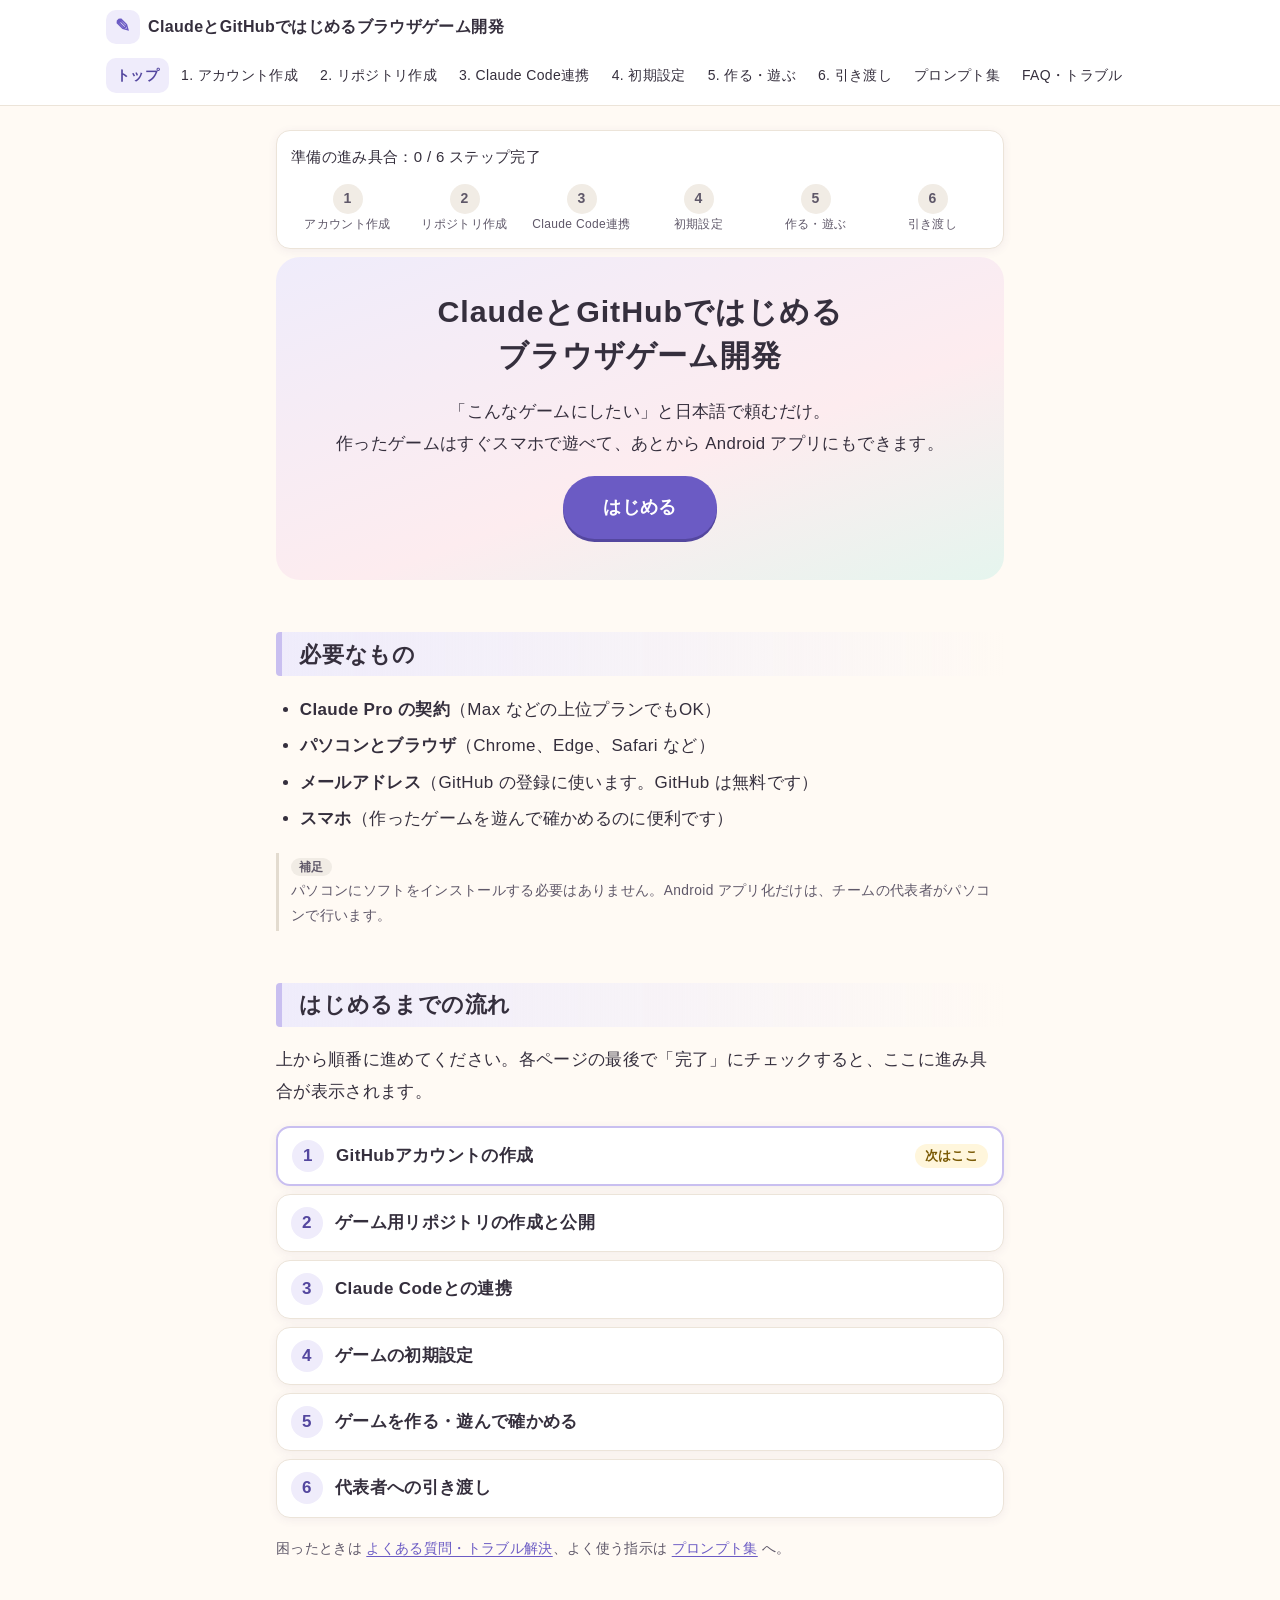
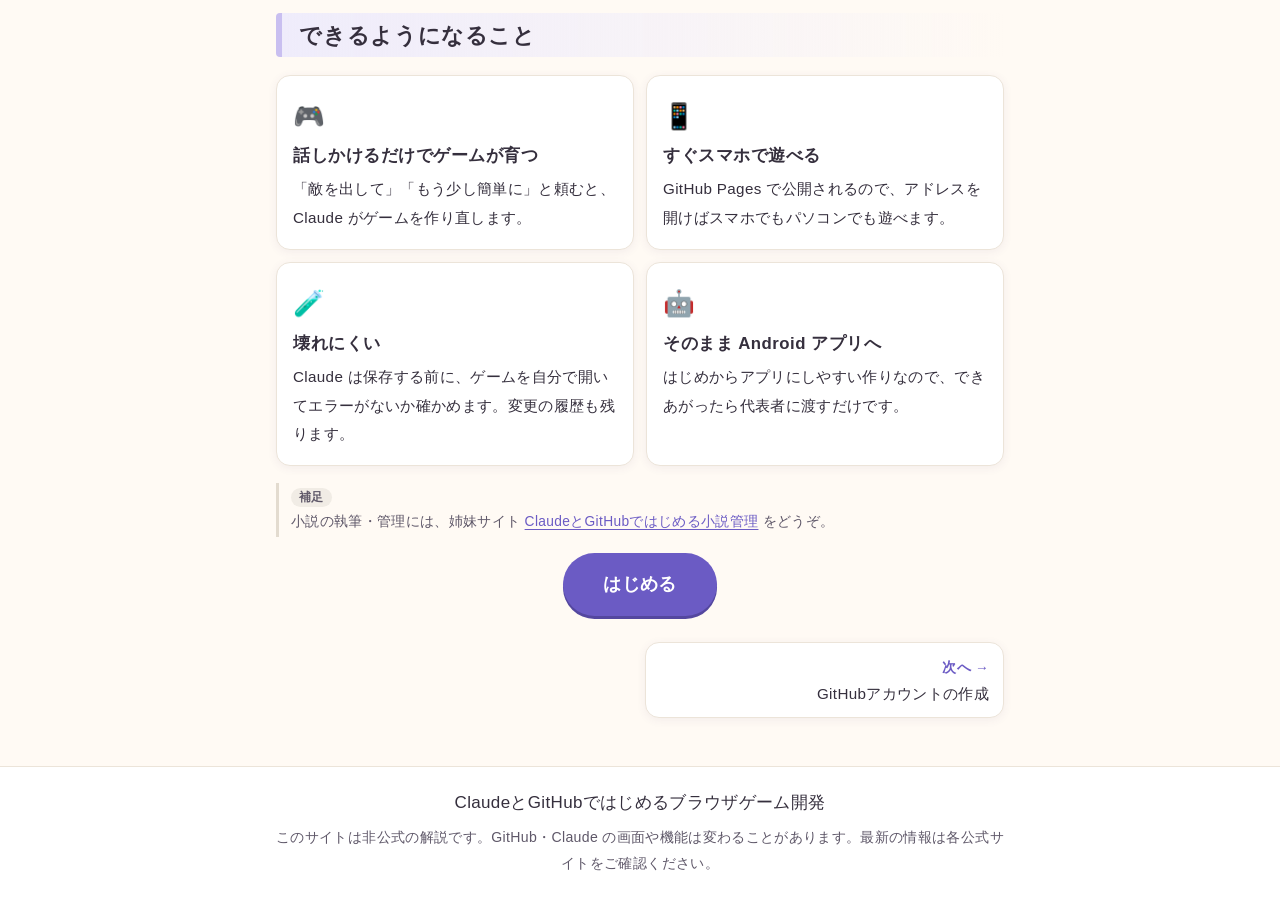
==== index.html @ 0430c796 "HowToサイト「ClaudeとGitHubではじめるブラウザゲーム開発」を作成 - 小説版サイトの仕組み（メニュー・進行状況・コピーボタン・補足の書き分け）を流用 - 全9ページ：トップ、ステップ1" ====
<!doctype html>
<html lang="ja">
<head>
<meta charset="utf-8">
<meta name="viewport" content="width=device-width, initial-scale=1">
<title>ClaudeとGitHubではじめるブラウザゲーム開発</title>
<meta name="description" content="GitHubを使ったことがない人でも、ブラウザだけでClaudeと一緒にHTMLのブラウザゲームを作り、スマホで遊んで確かめ、チームの代表者がAndroidアプリにできるようになるまでを解説します。">
<link rel="icon" href="favicon.svg" type="image/svg+xml">
<link rel="stylesheet" href="assets/css/style.css">
<script src="assets/js/config.js" defer></script>
<script src="assets/js/prompts.js" defer></script>
<script src="assets/js/main.js" defer></script>
</head>
<body>
<a class="skip-link" href="#main">本文へ移動</a>
<header id="site-header" class="site-header">
  <div class="header-inner"><a class="brand" href="index.html">ClaudeとGitHubではじめるブラウザゲーム開発</a></div>
</header>

<main id="main">
<div id="progress" class="progress" aria-live="polite"></div>
<noscript><p class="callout callout-warn">このサイトのメニューやコピーボタンを使うには、ブラウザのJavaScriptを有効にしてください。</p></noscript>

<!-- ===== ここから本文 ===== -->
<article>
<section class="hero">
  <h1>ClaudeとGitHubではじめる<br>ブラウザゲーム開発</h1>
  <p class="lead">「こんなゲームにしたい」と日本語で頼むだけ。<br>作ったゲームはすぐスマホで遊べて、あとから Android アプリにもできます。</p>
  <p><a class="button button-large" href="github-account.html">はじめる</a></p>
</section>

<h2>必要なもの</h2>
<ul>
  <li><strong>Claude Pro の契約</strong>（Max などの上位プランでもOK）</li>
  <li><strong>パソコンとブラウザ</strong>（Chrome、Edge、Safari など）</li>
  <li><strong>メールアドレス</strong>（GitHub の登録に使います。GitHub は無料です）</li>
  <li><strong>スマホ</strong>（作ったゲームを遊んで確かめるのに便利です）</li>
</ul>
<div class="note"><p>パソコンにソフトをインストールする必要はありません。Android アプリ化だけは、チームの代表者がパソコンで行います。</p></div>

<h2>はじめるまでの流れ</h2>
<p>上から順番に進めてください。各ページの最後で「完了」にチェックすると、ここに進み具合が表示されます。</p>
<ol id="step-checklist" class="checklist">
  <li><a href="github-account.html">1. GitHubアカウントの作成</a></li>
  <li><a href="create-repository.html">2. ゲーム用リポジトリの作成と公開</a></li>
  <li><a href="claude-code.html">3. Claude Codeとの連携</a></li>
  <li><a href="initial-setup.html">4. ゲームの初期設定</a></li>
  <li><a href="develop.html">5. ゲームを作る・遊んで確かめる</a></li>
  <li><a href="handoff.html">6. 代表者への引き渡し</a></li>
</ol>
<p class="small">困ったときは <a href="faq.html">よくある質問・トラブル解決</a>、よく使う指示は <a href="prompts.html">プロンプト集</a> へ。</p>

<h2>できるようになること</h2>
<div class="cards">
  <div class="card"><span class="card-icon" aria-hidden="true">🎮</span><h3>話しかけるだけでゲームが育つ</h3><p>「敵を出して」「もう少し簡単に」と頼むと、Claude がゲームを作り直します。</p></div>
  <div class="card"><span class="card-icon" aria-hidden="true">📱</span><h3>すぐスマホで遊べる</h3><p>GitHub Pages で公開されるので、アドレスを開けばスマホでもパソコンでも遊べます。</p></div>
  <div class="card"><span class="card-icon" aria-hidden="true">🧪</span><h3>壊れにくい</h3><p>Claude は保存する前に、ゲームを自分で開いてエラーがないか確かめます。変更の履歴も残ります。</p></div>
  <div class="card"><span class="card-icon" aria-hidden="true">🤖</span><h3>そのまま Android アプリへ</h3><p>はじめからアプリにしやすい作りなので、できあがったら代表者に渡すだけです。</p></div>
</div>

<div class="note">
  <p>小説の執筆・管理には、姉妹サイト <a data-link="novelGuide" href="https://zonarouzo.github.io/NovelGitHubGuide/">ClaudeとGitHubではじめる小説管理</a> をどうぞ。</p>
</div>
<p style="text-align:center"><a class="button button-large" href="github-account.html">はじめる</a></p>
</article>
<!-- ===== ここまで本文 ===== -->

<nav id="pager" class="pager" aria-label="前後のページ"></nav>
</main>

<footer id="site-footer" class="site-footer"></footer>
</body>
</html>
---- assets/css/style.css ----
/* =========================================================
   ClaudeとGitHubではじめる小説管理 — 共通スタイル
   色はすべて :root の変数で管理しています。
   ========================================================= */
:root {
  color-scheme: light;
  --bg: #fffaf4;
  --surface: #ffffff;
  --text: #352f3d;
  --text-sub: #5f5869;
  --line: #ece4d9;

  --primary: #6b5bc4;        /* ボタン・リンク（白文字でも読める濃さ） */
  --primary-dark: #54479f;
  --primary-soft: #efecfb;   /* ラベンダー */

  --mint-soft: #e5f5ee;
  --mint-line: #9fd4bb;
  --pink-soft: #fdecef;
  --pink-line: #f0b3bf;
  --yellow-soft: #fff6dc;
  --yellow-line: #ecd08a;
  --blue-soft: #e8f1fb;
  --blue-line: #a9c7ea;

  --radius: 14px;
  --shadow: 0 2px 10px rgba(80, 60, 110, 0.07);
  --content-width: 760px;

  --font: "Hiragino Maru Gothic ProN", "Hiragino Sans", "Hiragino Kaku Gothic ProN",
          "BIZ UDPGothic", "Yu Gothic UI", "Yu Gothic", YuGothic, "Meiryo",
          "Noto Sans JP", "Noto Sans CJK JP", sans-serif;
  --font-mono: ui-monospace, "SFMono-Regular", Menlo, Consolas, "BIZ UDGothic", "MS Gothic", monospace;
}

*, *::before, *::after { box-sizing: border-box; }

html { -webkit-text-size-adjust: 100%; scroll-behavior: smooth; }

body {
  margin: 0;
  background: var(--bg);
  color: var(--text);
  font-family: var(--font);
  font-size: 17px;
  line-height: 1.9;
  letter-spacing: 0.02em;
  overflow-wrap: anywhere;
}

img { max-width: 100%; height: auto; }

a { color: var(--primary); text-underline-offset: 3px; }
a:hover { color: var(--primary-dark); }

:focus-visible { outline: 3px solid #f2a65a; outline-offset: 2px; border-radius: 4px; }

.skip-link {
  position: absolute; left: -9999px; top: 0;
  background: var(--primary); color: #fff; padding: 8px 14px; z-index: 100;
}
.skip-link:focus { left: 8px; top: 8px; }

/* ---------- ヘッダー ---------- */
.site-header {
  background: var(--surface);
  border-bottom: 1px solid var(--line);
  position: sticky; top: 0; z-index: 50;
}
.header-inner {
  max-width: 1100px; margin: 0 auto;
  display: flex; align-items: center; justify-content: space-between;
  padding: 10px 16px; gap: 12px;
}
.brand {
  display: flex; align-items: center; gap: 8px;
  color: var(--text); text-decoration: none; font-weight: 700; line-height: 1.4;
}
.brand-mark {
  display: inline-grid; place-items: center;
  width: 34px; height: 34px; border-radius: 10px;
  background: var(--primary-soft); color: var(--primary); font-size: 18px; flex: none;
}
.brand-name { font-size: 16px; }

.menu-toggle {
  font: inherit; font-size: 15px;
  background: var(--primary-soft); color: var(--primary-dark);
  border: 1px solid #d9d2f5; border-radius: 999px;
  padding: 6px 16px; cursor: pointer; white-space: nowrap; flex: none;
}
.site-nav { display: none; border-top: 1px solid var(--line); }
.site-nav.is-open { display: block; }
.nav-list {
  list-style: none; margin: 0 auto; padding: 8px 16px 14px; max-width: 1100px;
  display: grid; gap: 4px;
}
.nav-list a {
  display: flex; align-items: center; justify-content: space-between;
  padding: 8px 12px; border-radius: 10px;
  color: var(--text); text-decoration: none; font-size: 15px;
}
.nav-list a:hover { background: var(--primary-soft); }
.nav-list a[aria-current="page"] { background: var(--primary-soft); color: var(--primary-dark); font-weight: 700; }
.nav-done { color: #2f8a5f; font-weight: 700; margin-left: 8px; }

@media (min-width: 960px) {
  .menu-toggle { display: none; }
  .site-nav { display: block; border-top: 0; }
  .nav-list { display: flex; flex-wrap: wrap; gap: 2px; padding: 0 16px 8px; }
  .nav-list a { padding: 4px 10px; font-size: 14px; }
}

/* ---------- レイアウト ---------- */
main { max-width: var(--content-width); margin: 0 auto; padding: 24px 16px 48px; }

h1, h2, h3, h4 { line-height: 1.45; letter-spacing: 0.03em; }
h1 { font-size: 1.7rem; margin: 0.4em 0 0.6em; }
h2 {
  font-size: 1.35rem; margin: 2.4em 0 0.8em; padding: 0.3em 0 0.3em 0.8em;
  border-left: 6px solid #c9bff0; background: linear-gradient(90deg, var(--primary-soft), transparent);
  border-radius: 4px;
}
h3 { font-size: 1.12rem; margin: 2em 0 0.6em; }
p { margin: 0 0 1em; }
ul, ol { padding-left: 1.4em; }
li { margin: 0.25em 0; }

.lead { font-size: 1.05rem; color: var(--text-sub); }
.small { font-size: 0.88rem; color: var(--text-sub); }

kbd, .ui {
  display: inline-block; padding: 0 0.45em; margin: 0 0.1em;
  border: 1px solid #d8d0c4; border-bottom-width: 2px; border-radius: 6px;
  background: #fff; font-size: 0.92em; line-height: 1.6; font-weight: 600; white-space: nowrap;
}
code {
  font-family: var(--font-mono); font-size: 0.9em;
  background: #f4efe8; border-radius: 5px; padding: 0.1em 0.35em;
}

/* ---------- 進行状況 ---------- */
.progress {
  background: var(--surface); border: 1px solid var(--line);
  border-radius: var(--radius); padding: 12px 14px; margin-bottom: 8px; box-shadow: var(--shadow);
}
.progress-label { margin: 0 0 8px; font-size: 15px; }
.progress-steps {
  list-style: none; margin: 0; padding: 0;
  display: grid; grid-auto-flow: column; grid-auto-columns: 1fr; gap: 4px;
}
.progress-step a {
  display: flex; flex-direction: column; align-items: center; gap: 2px;
  text-decoration: none; color: var(--text-sub); font-size: 12px; line-height: 1.35; text-align: center;
}
.progress-step .dot {
  display: grid; place-items: center; width: 30px; height: 30px; border-radius: 50%;
  background: #f1ece5; color: var(--text-sub); font-weight: 700; font-size: 14px;
}
.progress-step.is-done .dot { background: var(--mint-soft); color: #23704c; border: 2px solid var(--mint-line); }
.progress-step.is-current .dot { background: var(--primary); color: #fff; }
.progress-step.is-current a { color: var(--primary-dark); font-weight: 700; }
@media (max-width: 480px) { .step-name { display: none; } }

/* ---------- 手順 ---------- */
.steps { list-style: none; counter-reset: step; padding: 0; margin: 1em 0 1.5em; }
.steps > li {
  counter-increment: step; position: relative;
  background: var(--surface); border: 1px solid var(--line); border-radius: var(--radius);
  padding: 14px 16px 14px 60px; margin: 0 0 12px; box-shadow: var(--shadow);
}
.steps > li::before {
  content: counter(step);
  position: absolute; left: 14px; top: 14px;
  width: 32px; height: 32px; border-radius: 50%;
  display: grid; place-items: center;
  background: var(--primary-soft); color: var(--primary-dark); font-weight: 700;
}
.steps > li > :last-child { margin-bottom: 0; }
.steps .shot { margin-top: 10px; }

/* ---------- 注意書き ---------- */
.callout {
  border-radius: var(--radius); padding: 14px 16px; margin: 1.2em 0;
  border: 1px solid var(--blue-line); background: var(--blue-soft);
}
.callout > :last-child { margin-bottom: 0; }
.callout-title { font-weight: 700; margin-bottom: 0.3em; }
.callout-tip { background: var(--mint-soft); border-color: var(--mint-line); }
.callout-warn { background: var(--pink-soft); border-color: var(--pink-line); }
.callout-pending { background: var(--yellow-soft); border-color: var(--yellow-line); }
.badge {
  display: inline-block; font-size: 0.75rem; font-weight: 700; line-height: 1.6;
  padding: 0 0.7em; border-radius: 999px; vertical-align: 0.15em; margin-left: 0.3em;
  background: var(--yellow-soft); border: 1px solid var(--yellow-line); color: #7a5a06;
}

/* ---------- スクリーンショット ---------- */
.shot { margin: 1em 0; }
.shot img { display: block; border: 1px solid var(--line); border-radius: 10px; }
.shot-placeholder {
  display: flex; flex-direction: column; align-items: center; justify-content: center;
  min-height: 150px; padding: 16px;
  border: 2px dashed #d9cfc2; border-radius: 10px; background: #fbf7f1; color: var(--text-sub);
}
.shot-icon { font-size: 28px; }
.shot-label { font-weight: 700; }
.shot-id { font-size: 12px; font-family: var(--font-mono); }
.shot figcaption { font-size: 0.88rem; color: var(--text-sub); margin-top: 6px; text-align: center; }

/* ---------- プロンプト（コピー） ---------- */
.prompt-box {
  background: var(--surface); border: 1px solid #d9d2f5; border-radius: var(--radius);
  margin: 1em 0 1.4em; overflow: hidden; box-shadow: var(--shadow);
}
.prompt-head {
  display: flex; align-items: center; justify-content: space-between; gap: 8px; flex-wrap: wrap;
  background: var(--primary-soft); padding: 8px 12px;
}
.prompt-title { font-weight: 700; font-size: 0.95rem; }
.prompt-text {
  margin: 0; padding: 14px 16px;
  font-family: var(--font); font-size: 0.95rem; line-height: 1.8;
  white-space: pre-wrap; word-break: break-word; background: #fff;
}
.prompt-note { margin: 0; padding: 8px 16px 12px; font-size: 0.88rem; color: var(--text-sub); }
.copy-btn {
  font: inherit; font-size: 14px; font-weight: 700; cursor: pointer;
  background: var(--primary); color: #fff; border: 0; border-radius: 999px;
  padding: 6px 16px; min-height: 36px;
}
.copy-btn:hover { background: var(--primary-dark); }
.copy-btn.is-copied { background: #2f8a5f; }

/* ---------- ボタン ---------- */
.button {
  display: inline-block; text-decoration: none; text-align: center;
  background: var(--primary); color: #fff; font-weight: 700;
  padding: 12px 28px; border-radius: 999px; box-shadow: 0 3px 0 var(--primary-dark);
}
.button:hover { color: #fff; background: var(--primary-dark); }
.button-large { font-size: 1.15rem; padding: 14px 40px; }

/* ---------- 表 ---------- */
.table-wrap { overflow-x: auto; margin: 1em 0 1.4em; }
table { border-collapse: collapse; width: 100%; background: var(--surface); font-size: 0.95rem; }
th, td { border: 1px solid var(--line); padding: 8px 10px; text-align: left; vertical-align: top; }
th { background: #f7f2ea; white-space: nowrap; }

/* ---------- カード（トップ） ---------- */
.hero {
  text-align: center; padding: 32px 16px 24px;
  background: linear-gradient(160deg, var(--primary-soft), var(--pink-soft) 60%, var(--mint-soft));
  border-radius: 24px; margin-bottom: 8px;
}
.hero h1 { font-size: 1.9rem; margin-top: 0; }
.hero .lead { color: var(--text); }
.cards { display: grid; gap: 12px; grid-template-columns: 1fr; margin: 1em 0; }
@media (min-width: 640px) { .cards { grid-template-columns: 1fr 1fr; } }
.card {
  background: var(--surface); border: 1px solid var(--line); border-radius: var(--radius);
  padding: 16px; box-shadow: var(--shadow);
}
.card h3 { margin: 0 0 0.4em; font-size: 1.05rem; }
.card p { margin: 0 0 0.5em; font-size: 0.95rem; }
.card p:last-child { margin-bottom: 0; }
.card-icon { font-size: 1.6rem; display: block; margin-bottom: 4px; }

/* ---------- チェックリスト（トップ） ---------- */
.checklist { list-style: none; padding: 0; margin: 1em 0; }
.checklist-item a {
  display: flex; align-items: center; gap: 12px; text-decoration: none; color: var(--text);
  background: var(--surface); border: 1px solid var(--line); border-radius: var(--radius);
  padding: 12px 14px; margin-bottom: 8px; box-shadow: var(--shadow);
}
.checklist-item a:hover { border-color: #c9bff0; }
.check-no {
  flex: none; display: grid; place-items: center; width: 32px; height: 32px; border-radius: 50%;
  background: var(--primary-soft); color: var(--primary-dark); font-weight: 700;
}
.checklist-item.is-done .check-no { background: var(--mint-soft); color: #23704c; }
.check-title { flex: 1; font-weight: 600; }
.check-badge { font-size: 0.8rem; padding: 0 10px; border-radius: 999px; background: var(--mint-soft); color: #23704c; font-weight: 700; }
.checklist-item.is-next .check-badge { background: var(--yellow-soft); color: #7a5a06; }
.checklist-item.is-next a { border: 2px solid #c9bff0; }

/* ---------- 完了チェック・前へ次へ ---------- */
.step-done {
  margin: 2.5em 0 1em; padding: 16px; border-radius: var(--radius);
  background: var(--mint-soft); border: 1px solid var(--mint-line); text-align: center;
}
.done-label { display: inline-flex; align-items: center; gap: 10px; font-weight: 700; cursor: pointer; }
.done-label input { width: 22px; height: 22px; accent-color: #2f8a5f; }
.done-note { font-size: 0.82rem; color: var(--text-sub); margin: 6px 0 0; }

.pager { display: grid; grid-template-columns: 1fr 1fr; gap: 10px; margin-top: 1.5em; }
.pager-link {
  display: flex; flex-direction: column; gap: 2px; text-decoration: none;
  background: var(--surface); border: 1px solid var(--line); border-radius: var(--radius);
  padding: 12px 14px; box-shadow: var(--shadow); color: var(--text);
}
.pager-link:hover { border-color: #c9bff0; color: var(--text); }
.pager-next { text-align: right; grid-column: 2; }
.pager-dir { font-size: 0.85rem; color: var(--primary); font-weight: 700; }
.pager-title { font-size: 0.95rem; line-height: 1.5; }

/* ---------- 目次・FAQ ---------- */
.toc {
  background: var(--surface); border: 1px solid var(--line); border-radius: var(--radius);
  padding: 12px 16px; margin: 1em 0;
}
.toc p { margin: 0 0 4px; font-weight: 700; }
.toc ol { margin: 0; }

details.faq {
  background: var(--surface); border: 1px solid var(--line); border-radius: var(--radius);
  margin: 0 0 10px; box-shadow: var(--shadow);
}
details.faq summary {
  cursor: pointer; padding: 12px 16px; font-weight: 700; list-style: none; position: relative; padding-right: 40px;
}
details.faq summary::-webkit-details-marker { display: none; }
details.faq summary::before { content: "Q. "; color: var(--primary); }
details.faq summary::after { content: "＋"; position: absolute; right: 16px; color: var(--primary); }
details.faq[open] summary::after { content: "－"; }
details.faq .answer { padding: 0 16px 14px; border-top: 1px dashed var(--line); padding-top: 10px; }
details.faq .answer > :last-child { margin-bottom: 0; }

/* ---------- プロンプト集の絞り込み ---------- */
.filter { display: flex; flex-wrap: wrap; gap: 6px; margin: 1em 0 0.5em; }
.filter button {
  font: inherit; font-size: 14px; cursor: pointer;
  border: 1px solid #d9d2f5; background: var(--surface); color: var(--primary-dark);
  padding: 4px 14px; border-radius: 999px;
}
.filter button[aria-pressed="true"] { background: var(--primary); border-color: var(--primary); color: #fff; }

/* ---------- フッター ---------- */
.site-footer { border-top: 1px solid var(--line); background: var(--surface); }
.footer-inner { max-width: var(--content-width); margin: 0 auto; padding: 20px 16px; text-align: center; }
.footer-inner p { margin: 0 0 4px; }

@media (max-width: 480px) {
  body { font-size: 16px; }
  h1 { font-size: 1.45rem; }
  .hero h1 { font-size: 1.5rem; }
  .steps > li { padding-left: 52px; }
  .steps > li::before { left: 10px; }
}

@media print {
  .site-header, .pager, .step-done, .copy-btn, .progress { display: none; }
}

/* ページ内リンクで飛んだとき、見出しが固定ヘッダーに隠れないようにする */
[id] { scroll-margin-top: 120px; }

/* =========================================================
   読む優先度の部品
   ・通常の文字 …… 必ず読むこと（手順・注意）
   ・.todo ……… ページ冒頭の「このページでやること」
   ・.note ……… 補足（小さい文字。読み飛ばしてもOK）
   ・details.more … くわしい説明（クリックで開く。読み飛ばしてもOK）
   ========================================================= */
.todo {
  background: var(--surface); border: 2px solid #c9bff0; border-radius: var(--radius);
  padding: 14px 18px; margin: 0.6em 0 1.6em; box-shadow: var(--shadow);
}
.todo-title { font-weight: 700; color: var(--primary-dark); margin: 0 0 0.3em; }
.todo ol { margin: 0 0 0.4em; font-weight: 600; }
.todo-meta { margin: 0; font-size: 0.82rem; color: var(--text-sub); }

.note {
  font-size: 0.86rem; line-height: 1.8; color: var(--text-sub);
  border-left: 3px solid #e3dbcf; padding: 2px 0 2px 12px; margin: 0.6em 0 1.2em;
}
.note::before {
  content: "補足"; display: inline-block; font-size: 0.72rem; font-weight: 700; line-height: 1.6;
  padding: 0 8px; margin-bottom: 2px; border-radius: 999px; background: #f1ece5; color: var(--text-sub);
}
.note p, .note ul, .note ol { margin: 0 0 0.4em; }
.note > :last-child { margin-bottom: 0; }
.note .table-wrap { margin: 0.4em 0; }
.note table { font-size: 0.84rem; }

details.more {
  margin: 0.6em 0 1.2em; border: 1px dashed #dcd2c4; border-radius: 10px; background: #fffdf9;
  font-size: 0.88rem; color: var(--text-sub);
}
details.more > summary {
  cursor: pointer; padding: 8px 14px; font-weight: 700; color: var(--text-sub); list-style: none;
}
details.more > summary::-webkit-details-marker { display: none; }
details.more > summary::before { content: "▶ "; font-size: 0.75em; }
details.more[open] > summary::before { content: "▼ "; }
details.more > summary .more-tag {
  font-size: 0.72rem; font-weight: 700; padding: 0 8px; border-radius: 999px;
  background: #f1ece5; margin-left: 6px; vertical-align: 0.1em;
}
.more-body { padding: 0 14px 12px; line-height: 1.8; }
.more-body > :last-child { margin-bottom: 0; }
.more-body h3 { font-size: 0.98rem; color: var(--text); margin: 1em 0 0.4em; }
.more-body table { font-size: 0.84rem; }

/* 手順の中の補足は、さらに控えめに */
.steps .note { margin: 0.4em 0 0; }
.step-main { font-weight: 600; }

/* 必ず読む注意は、はっきり目立たせる */
.must {
  border-radius: var(--radius); padding: 12px 16px; margin: 1.2em 0;
  background: var(--pink-soft); border: 2px solid var(--pink-line);
}
.must::before {
  content: "必ず確認"; display: inline-block; font-size: 0.75rem; font-weight: 700;
  padding: 0 10px; border-radius: 999px; background: #c2415d; color: #fff; margin-bottom: 4px;
}
.must > :last-child { margin-bottom: 0; }
.must p { font-weight: 600; }

/* 画像の拡大リンク */
.shot-link { display: block; cursor: zoom-in; }

/* 画像の ①②③ に対応する操作の一覧 */
.marks { list-style: none; padding: 0; margin: 0.6em 0; }
.marks li { display: flex; gap: 8px; align-items: flex-start; font-weight: 600; margin: 0.4em 0; }
.marks .mark { flex: none; color: #e8590c; font-weight: 700; font-size: 1.1em; line-height: 1.7; }
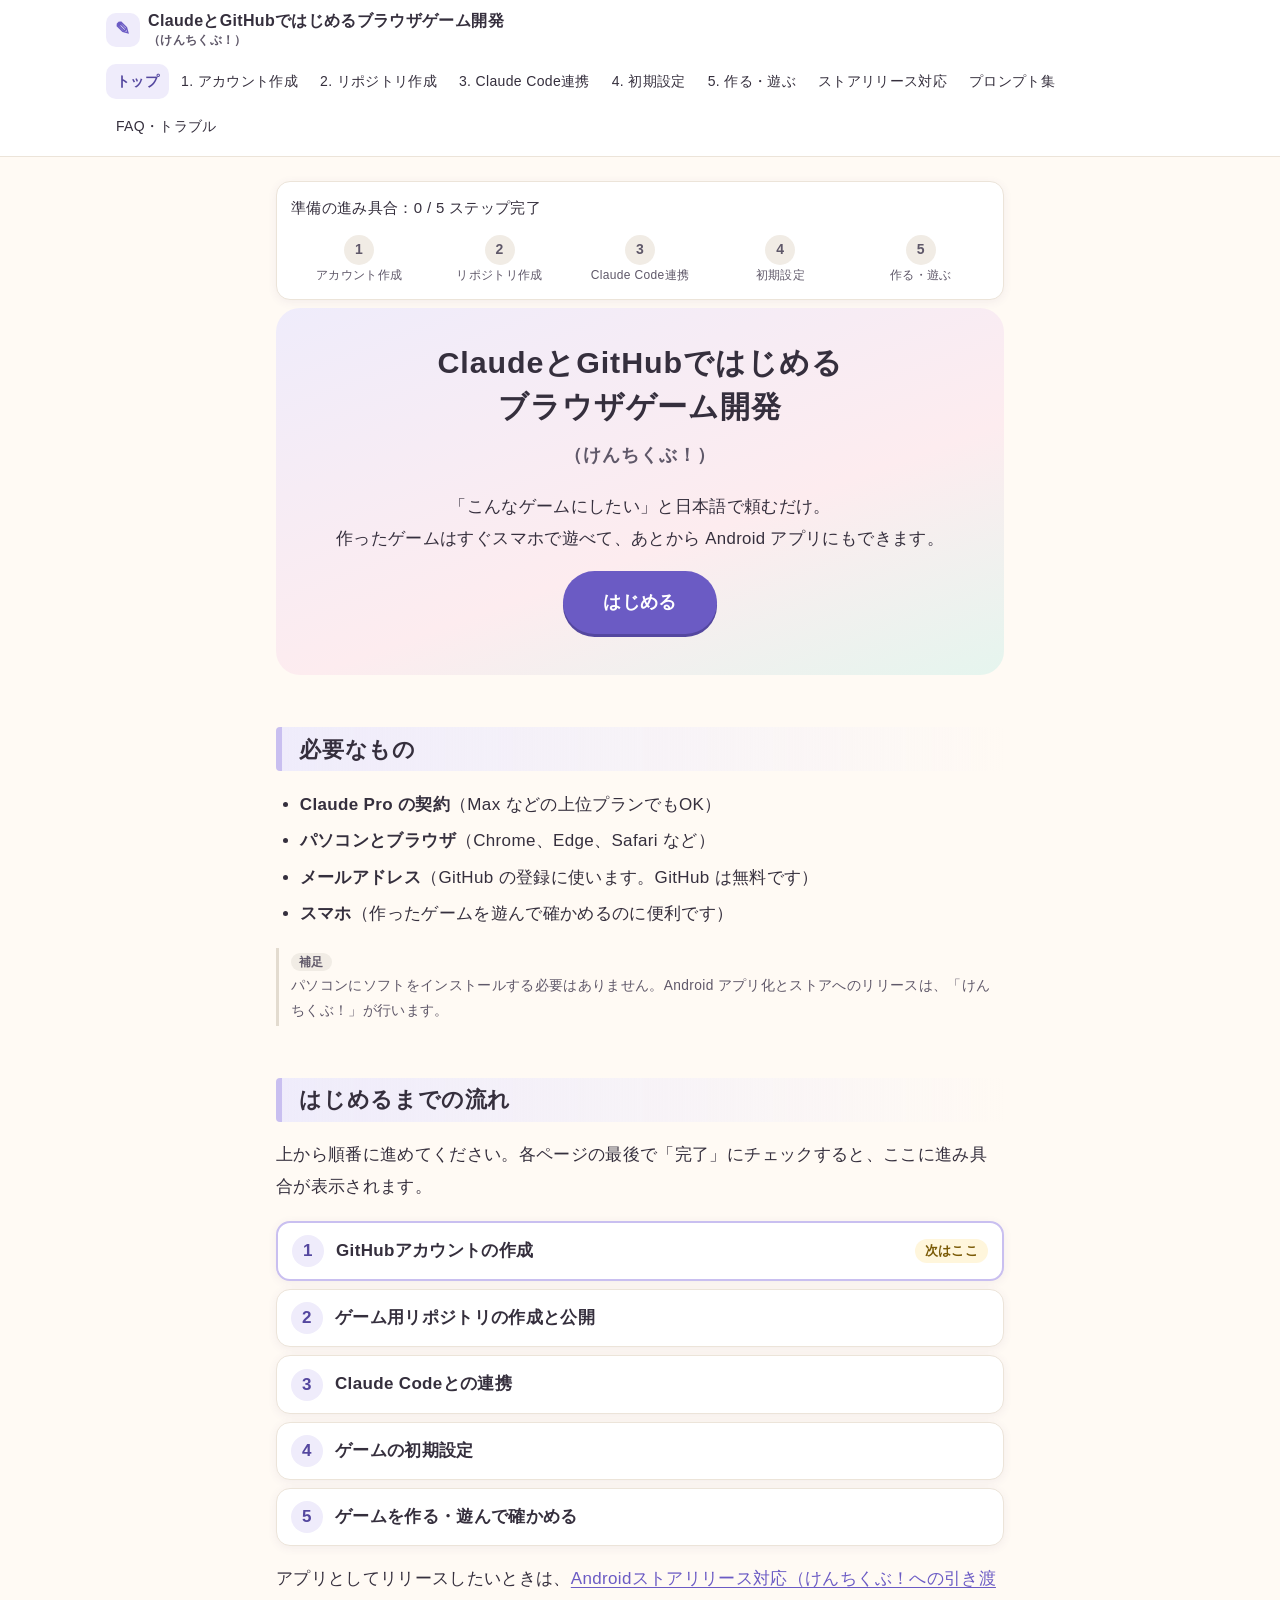
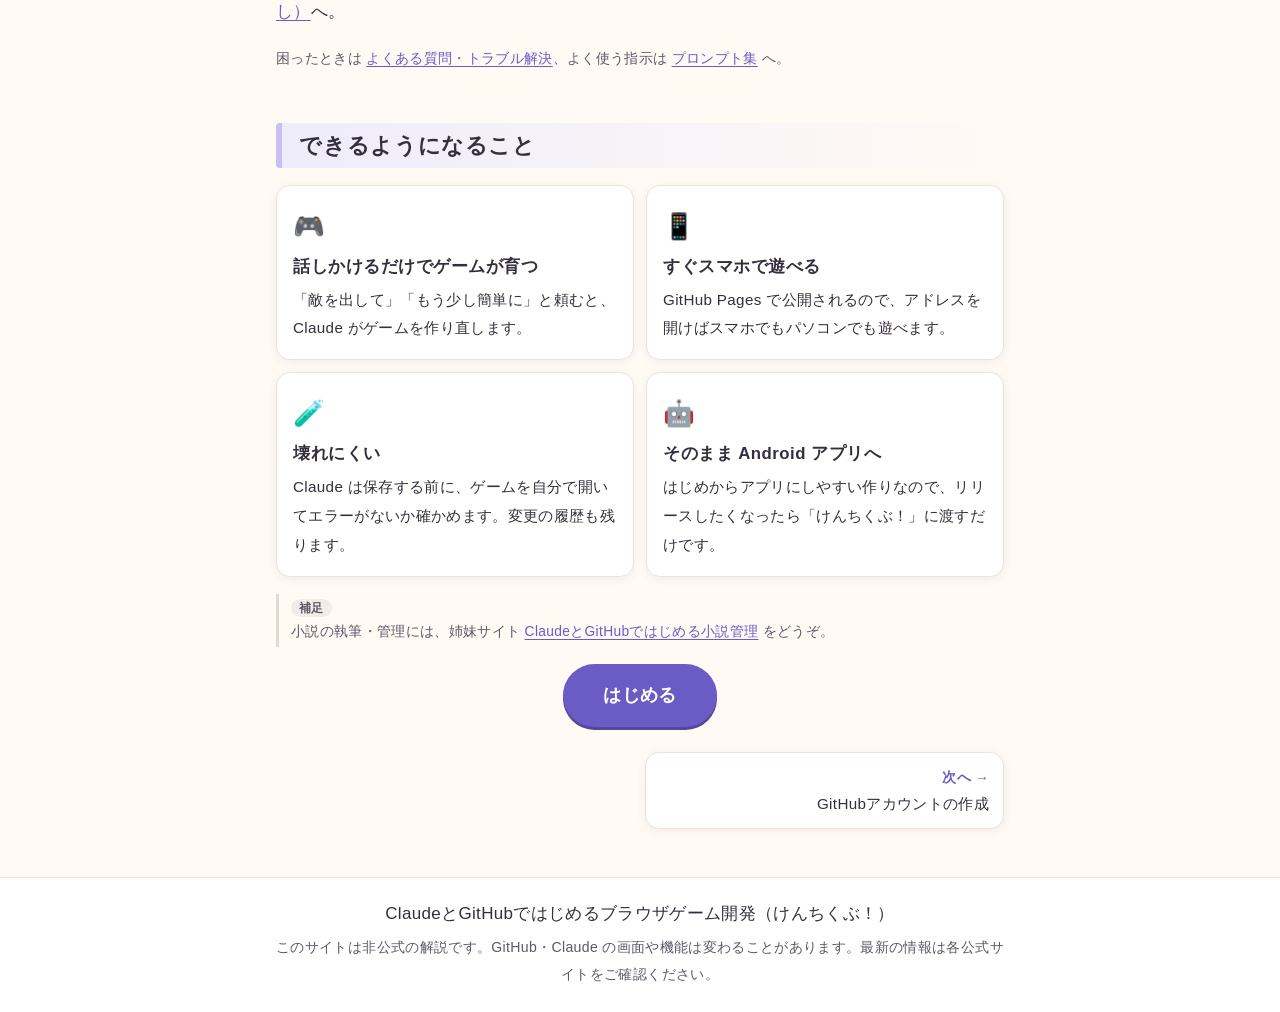
==== commit 3ae873dc: "サイト名を「（けんちくぶ！）」付きに変更し、引き渡しページを任意の「Androidストアリリース対応」に - サイト名を「ClaudeとGitHubではじめるブラウザゲーム開発（けんちくぶ！）」に変更" ====
--- a/index.html
+++ b/index.html
@@ -3,8 +3,8 @@
 <head>
 <meta charset="utf-8">
 <meta name="viewport" content="width=device-width, initial-scale=1">
-<title>ClaudeとGitHubではじめるブラウザゲーム開発</title>
-<meta name="description" content="GitHubを使ったことがない人でも、ブラウザだけでClaudeと一緒にHTMLのブラウザゲームを作り、スマホで遊んで確かめ、チームの代表者がAndroidアプリにできるようになるまでを解説します。">
+<title>ClaudeとGitHubではじめるブラウザゲーム開発（けんちくぶ！）</title>
+<meta name="description" content="GitHubを使ったことがない人でも、ブラウザだけでClaudeと一緒にHTMLのブラウザゲームを作り、スマホで遊んで確かめ、「けんちくぶ！」がAndroidアプリにできるようになるまでを解説します。">
 <link rel="icon" href="favicon.svg" type="image/svg+xml">
 <link rel="stylesheet" href="assets/css/style.css">
 <script src="assets/js/config.js" defer></script>
@@ -14,7 +14,7 @@
 <body>
 <a class="skip-link" href="#main">本文へ移動</a>
 <header id="site-header" class="site-header">
-  <div class="header-inner"><a class="brand" href="index.html">ClaudeとGitHubではじめるブラウザゲーム開発</a></div>
+  <div class="header-inner"><a class="brand" href="index.html">ClaudeとGitHubではじめるブラウザゲーム開発（けんちくぶ！）</a></div>
 </header>
 
 <main id="main">
@@ -24,7 +24,7 @@
 <!-- ===== ここから本文 ===== -->
 <article>
 <section class="hero">
-  <h1>ClaudeとGitHubではじめる<br>ブラウザゲーム開発</h1>
+  <h1>ClaudeとGitHubではじめる<br>ブラウザゲーム開発<br><small>（けんちくぶ！）</small></h1>
   <p class="lead">「こんなゲームにしたい」と日本語で頼むだけ。<br>作ったゲームはすぐスマホで遊べて、あとから Android アプリにもできます。</p>
   <p><a class="button button-large" href="github-account.html">はじめる</a></p>
 </section>
@@ -36,7 +36,7 @@
   <li><strong>メールアドレス</strong>（GitHub の登録に使います。GitHub は無料です）</li>
   <li><strong>スマホ</strong>（作ったゲームを遊んで確かめるのに便利です）</li>
 </ul>
-<div class="note"><p>パソコンにソフトをインストールする必要はありません。Android アプリ化だけは、チームの代表者がパソコンで行います。</p></div>
+<div class="note"><p>パソコンにソフトをインストールする必要はありません。Android アプリ化とストアへのリリースは、「けんちくぶ！」が行います。</p></div>
 
 <h2>はじめるまでの流れ</h2>
 <p>上から順番に進めてください。各ページの最後で「完了」にチェックすると、ここに進み具合が表示されます。</p>
@@ -46,8 +46,8 @@
   <li><a href="claude-code.html">3. Claude Codeとの連携</a></li>
   <li><a href="initial-setup.html">4. ゲームの初期設定</a></li>
   <li><a href="develop.html">5. ゲームを作る・遊んで確かめる</a></li>
-  <li><a href="handoff.html">6. 代表者への引き渡し</a></li>
 </ol>
+<p>アプリとしてリリースしたいときは、<a href="handoff.html">Androidストアリリース対応（けんちくぶ！への引き渡し）</a>へ。</p>
 <p class="small">困ったときは <a href="faq.html">よくある質問・トラブル解決</a>、よく使う指示は <a href="prompts.html">プロンプト集</a> へ。</p>
 
 <h2>できるようになること</h2>
@@ -55,7 +55,7 @@
   <div class="card"><span class="card-icon" aria-hidden="true">🎮</span><h3>話しかけるだけでゲームが育つ</h3><p>「敵を出して」「もう少し簡単に」と頼むと、Claude がゲームを作り直します。</p></div>
   <div class="card"><span class="card-icon" aria-hidden="true">📱</span><h3>すぐスマホで遊べる</h3><p>GitHub Pages で公開されるので、アドレスを開けばスマホでもパソコンでも遊べます。</p></div>
   <div class="card"><span class="card-icon" aria-hidden="true">🧪</span><h3>壊れにくい</h3><p>Claude は保存する前に、ゲームを自分で開いてエラーがないか確かめます。変更の履歴も残ります。</p></div>
-  <div class="card"><span class="card-icon" aria-hidden="true">🤖</span><h3>そのまま Android アプリへ</h3><p>はじめからアプリにしやすい作りなので、できあがったら代表者に渡すだけです。</p></div>
+  <div class="card"><span class="card-icon" aria-hidden="true">🤖</span><h3>そのまま Android アプリへ</h3><p>はじめからアプリにしやすい作りなので、リリースしたくなったら「けんちくぶ！」に渡すだけです。</p></div>
 </div>
 
 <div class="note">
--- a/assets/css/style.css
+++ b/assets/css/style.css
@@ -425,3 +425,7 @@
 .marks { list-style: none; padding: 0; margin: 0.6em 0; }
 .marks li { display: flex; gap: 8px; align-items: flex-start; font-weight: 600; margin: 0.4em 0; }
 .marks .mark { flex: none; color: #e8590c; font-weight: 700; font-size: 1.1em; line-height: 1.7; }
+
+/* 見出しの小さい副題（例：（けんちくぶ！）） */
+h1 small { display: inline-block; font-size: 0.6em; color: var(--text-sub); font-weight: 700; }
+.brand-sub { display: block; font-size: 0.78em; color: var(--text-sub); }
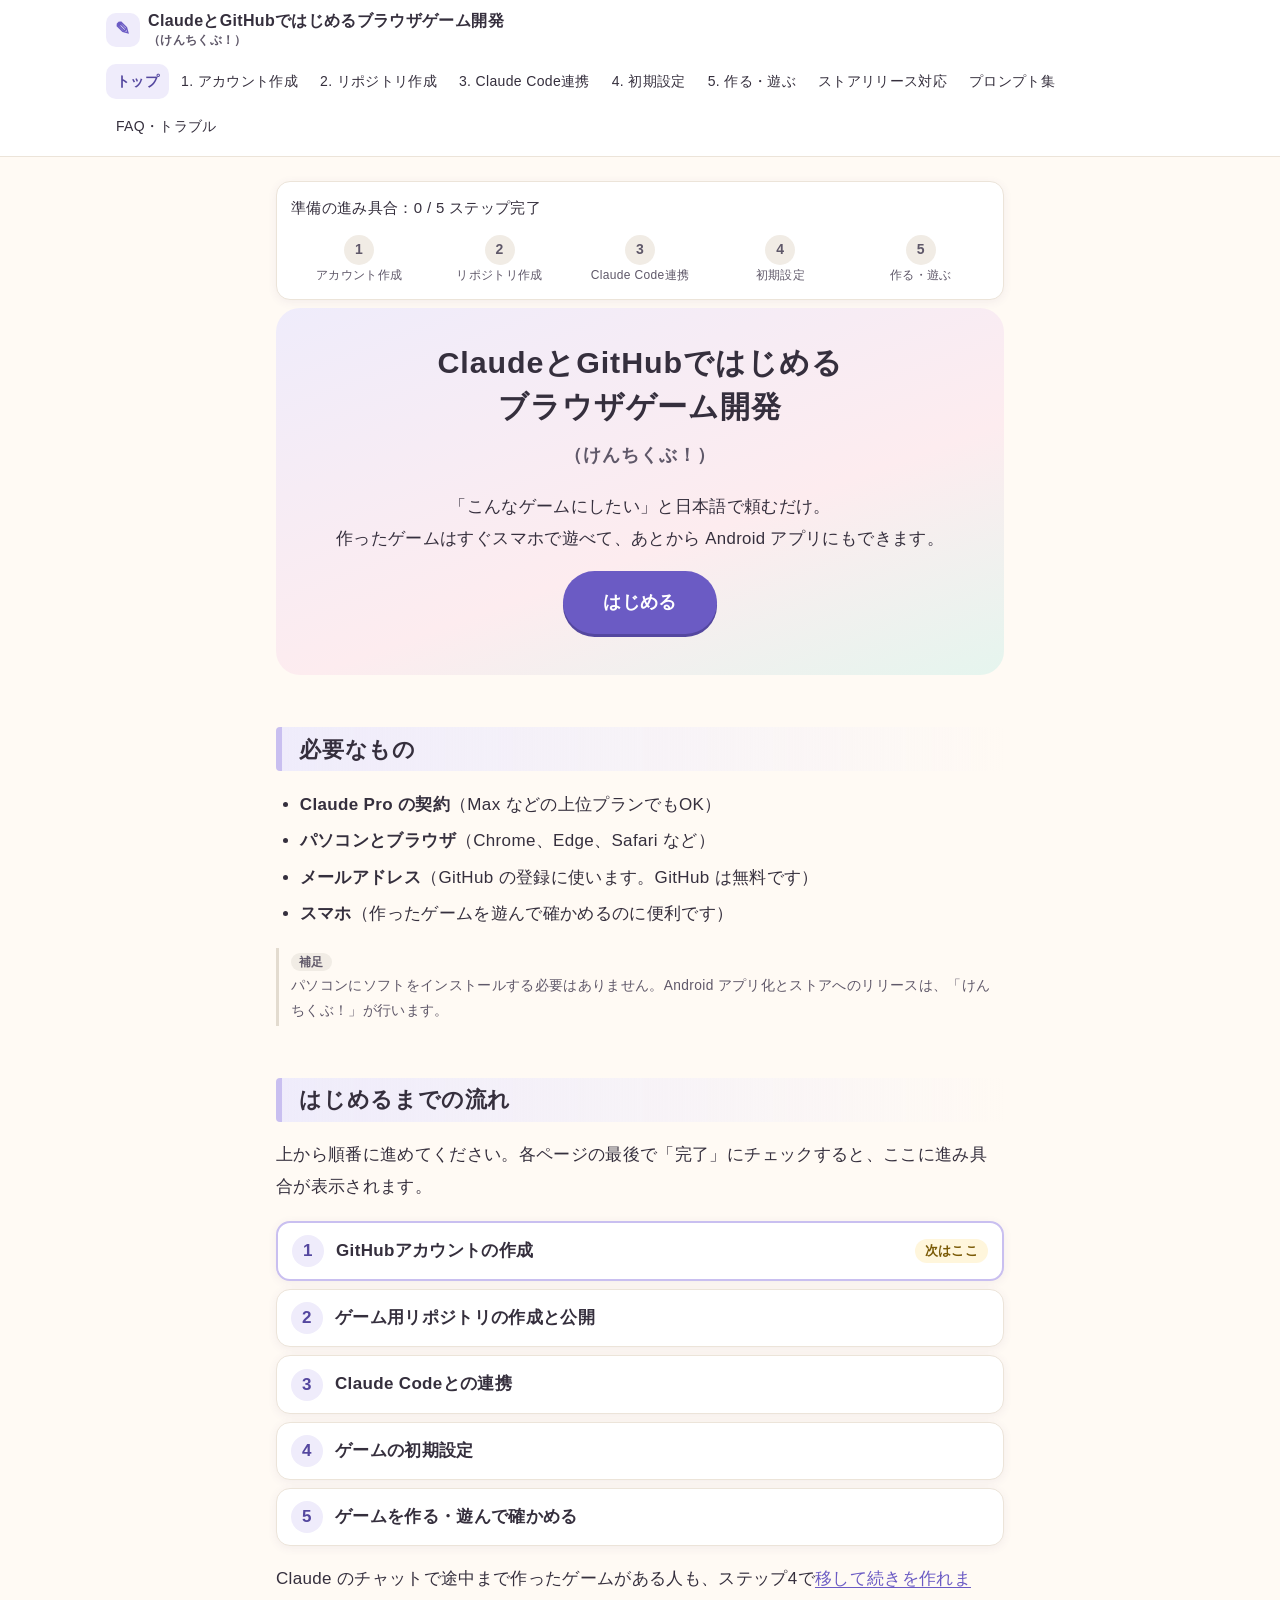
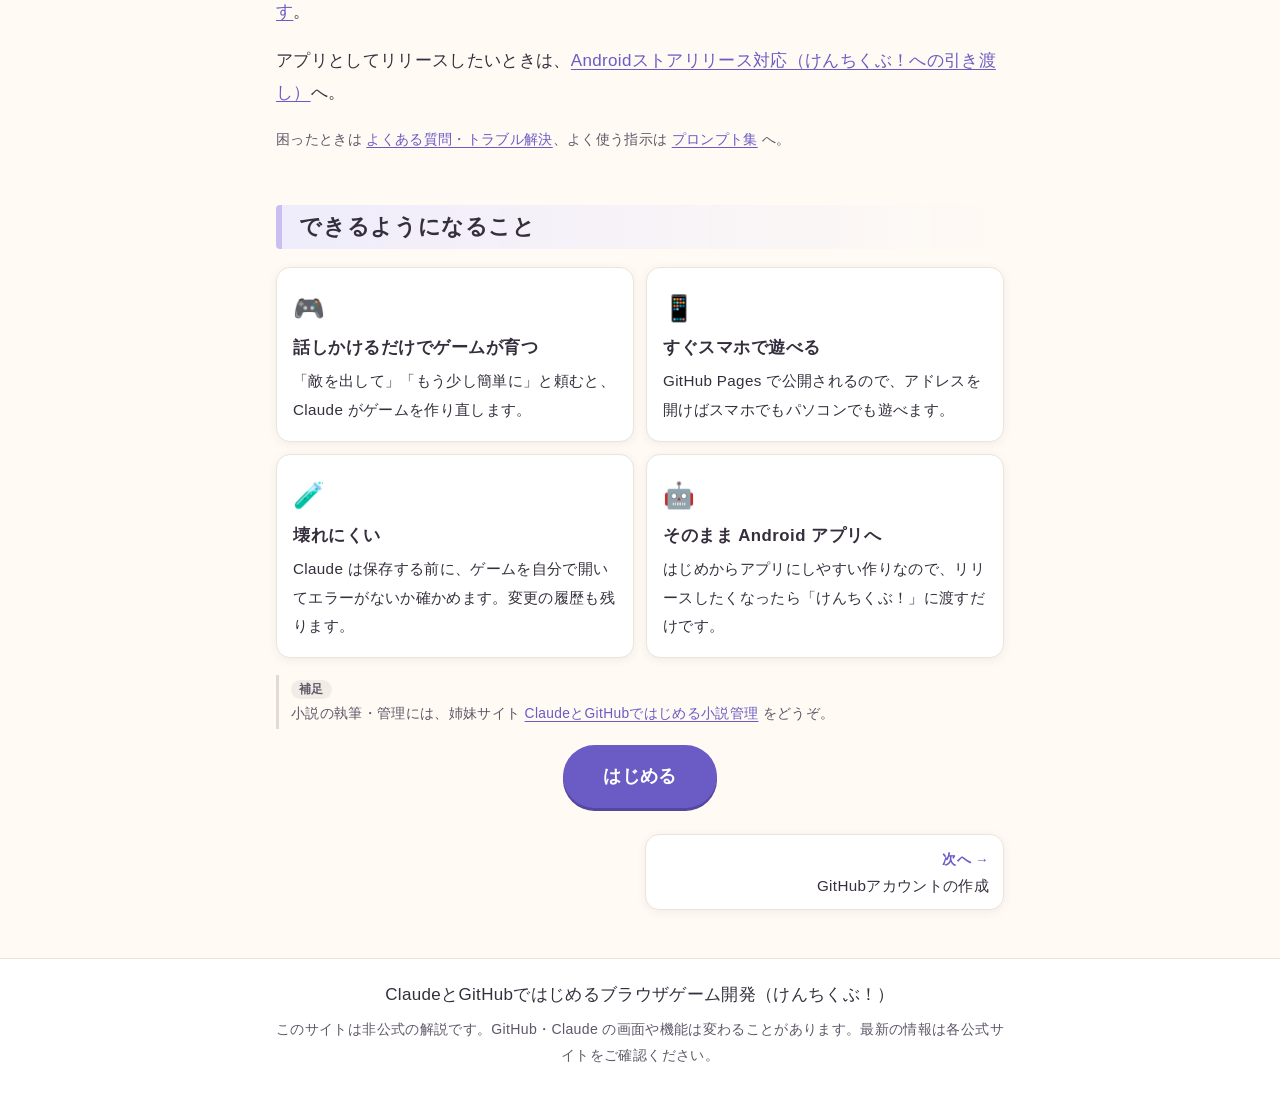
==== commit b96b83c3: "初期設定で「Claude のチャットで途中まで作ったゲームを移す」を選べるようにした - 初期設定のページを「A. 新しく作る／B. チャットで作ったゲームを移す」の2通りに - B の手順：普通のチ" ====
--- a/index.html
+++ b/index.html
@@ -47,6 +47,7 @@
   <li><a href="initial-setup.html">4. ゲームの初期設定</a></li>
   <li><a href="develop.html">5. ゲームを作る・遊んで確かめる</a></li>
 </ol>
+<p>Claude のチャットで途中まで作ったゲームがある人も、ステップ4で<a href="initial-setup.html#migrate">移して続きを作れます</a>。</p>
 <p>アプリとしてリリースしたいときは、<a href="handoff.html">Androidストアリリース対応（けんちくぶ！への引き渡し）</a>へ。</p>
 <p class="small">困ったときは <a href="faq.html">よくある質問・トラブル解決</a>、よく使う指示は <a href="prompts.html">プロンプト集</a> へ。</p>
 
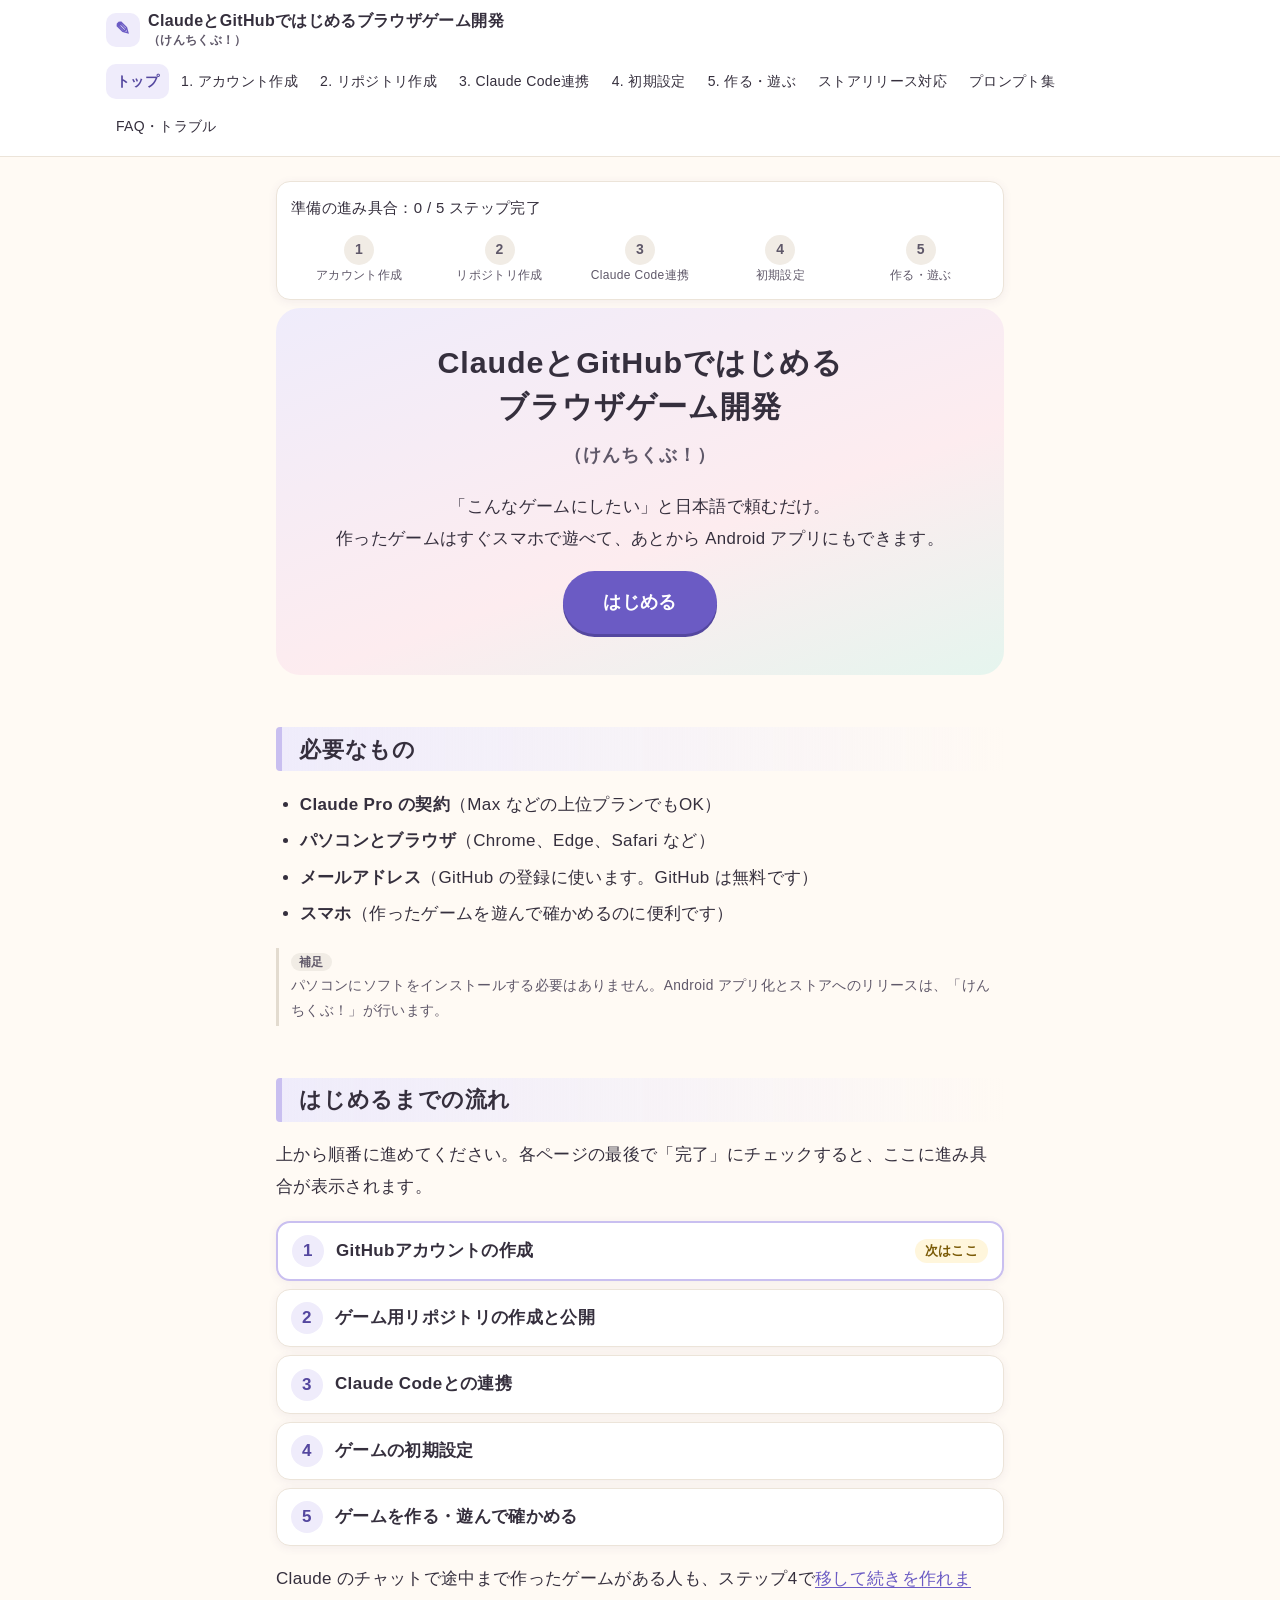
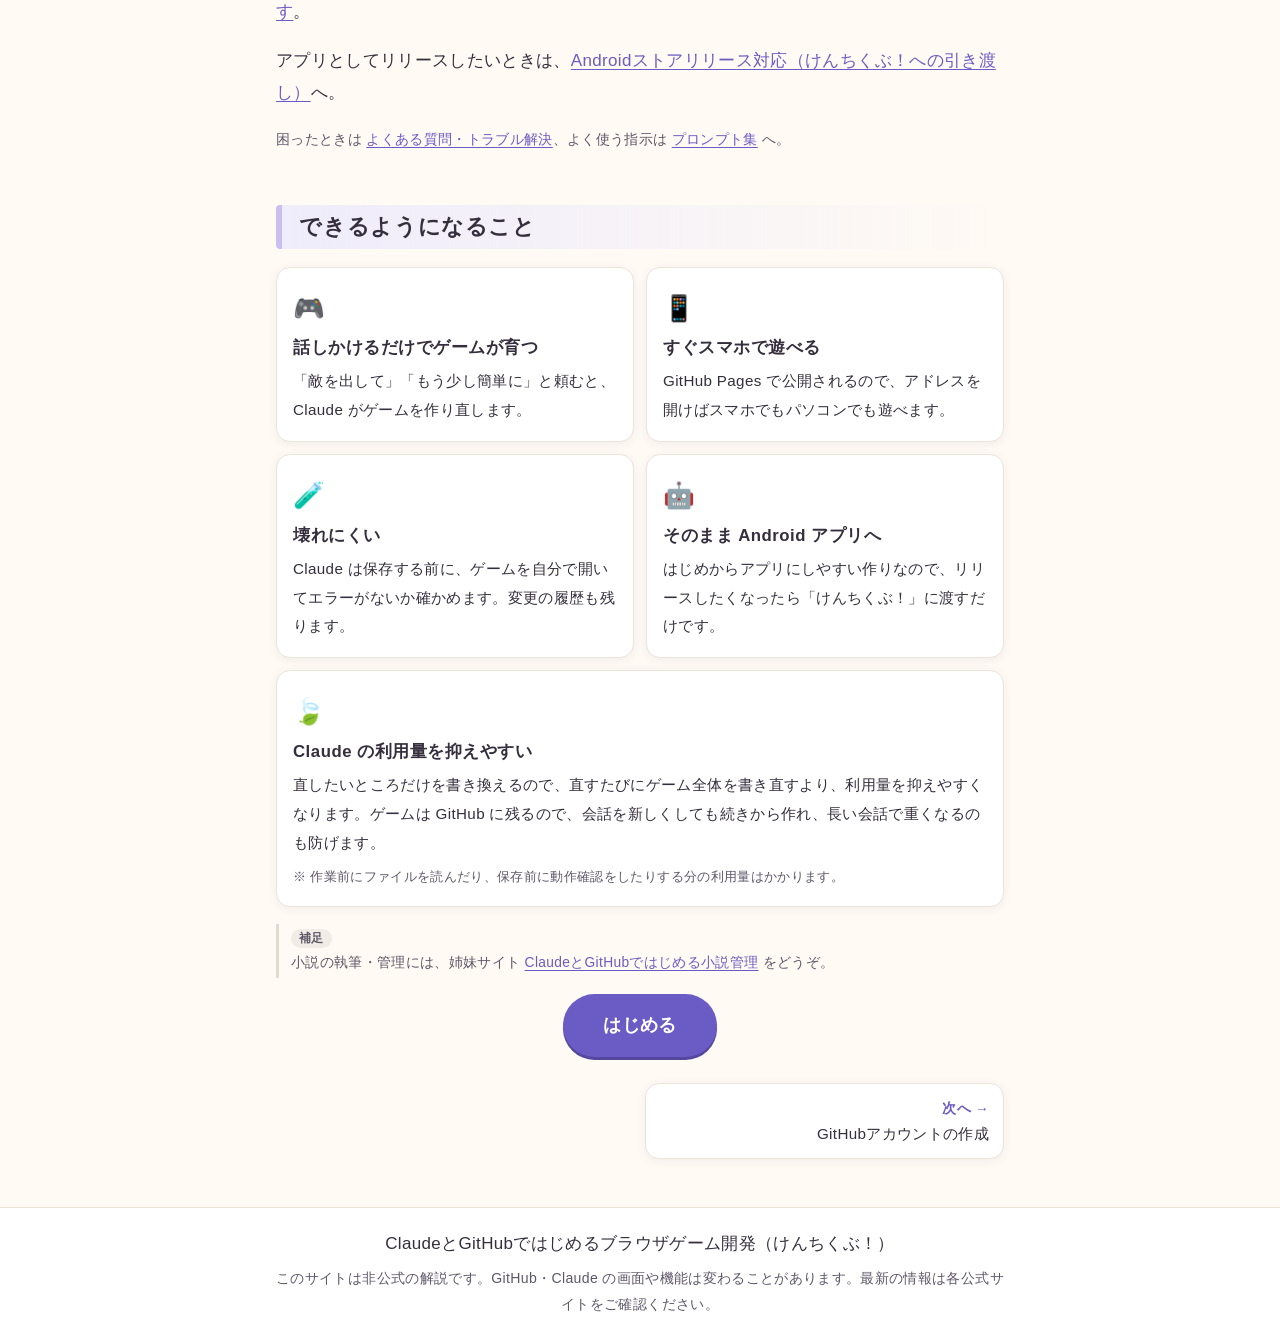
==== commit 8ed88677: "トップの「できるようになること」に「Claude の利用量を抑えやすい」を追加 - 直したいところだけを書き換えること、会話を新しくしても続きから作れることを説明 - 作業前の読み込みや動作確認の分の" ====
--- a/index.html
+++ b/index.html
@@ -57,6 +57,7 @@
   <div class="card"><span class="card-icon" aria-hidden="true">📱</span><h3>すぐスマホで遊べる</h3><p>GitHub Pages で公開されるので、アドレスを開けばスマホでもパソコンでも遊べます。</p></div>
   <div class="card"><span class="card-icon" aria-hidden="true">🧪</span><h3>壊れにくい</h3><p>Claude は保存する前に、ゲームを自分で開いてエラーがないか確かめます。変更の履歴も残ります。</p></div>
   <div class="card"><span class="card-icon" aria-hidden="true">🤖</span><h3>そのまま Android アプリへ</h3><p>はじめからアプリにしやすい作りなので、リリースしたくなったら「けんちくぶ！」に渡すだけです。</p></div>
+  <div class="card card-wide"><span class="card-icon" aria-hidden="true">🍃</span><h3>Claude の利用量を抑えやすい</h3><p>直したいところだけを書き換えるので、直すたびにゲーム全体を書き直すより、利用量を抑えやすくなります。ゲームは GitHub に残るので、会話を新しくしても続きから作れ、長い会話で重くなるのも防げます。</p><p class="small">※ 作業前にファイルを読んだり、保存前に動作確認をしたりする分の利用量はかかります。</p></div>
 </div>
 
 <div class="note">
--- a/assets/css/style.css
+++ b/assets/css/style.css
@@ -429,3 +429,7 @@
 /* 見出しの小さい副題（例：（けんちくぶ！）） */
 h1 small { display: inline-block; font-size: 0.6em; color: var(--text-sub); font-weight: 700; }
 .brand-sub { display: block; font-size: 0.78em; color: var(--text-sub); }
+
+/* カードを横いっぱいに（カードの数が奇数のとき用） */
+.card-wide { grid-column: 1 / -1; }
+.card p.small { margin-top: 0.5em; font-size: 0.82rem; }
